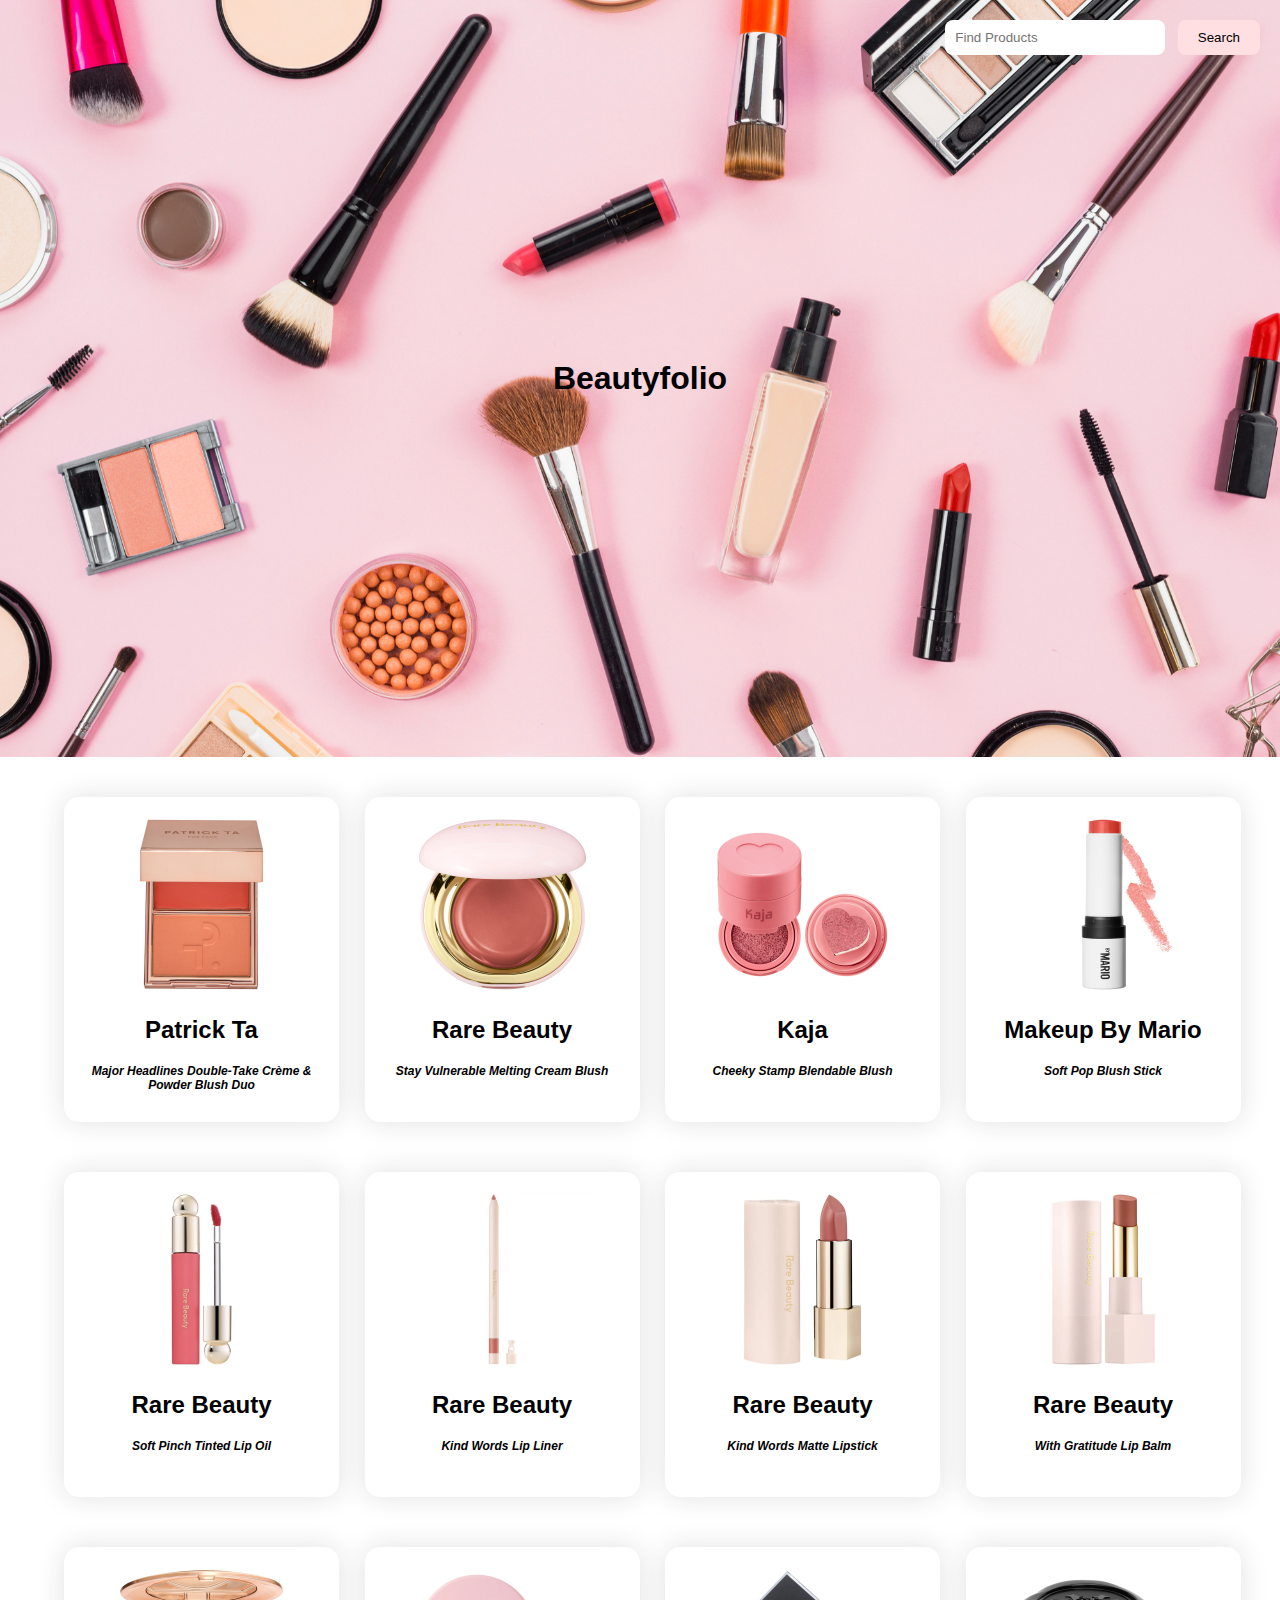
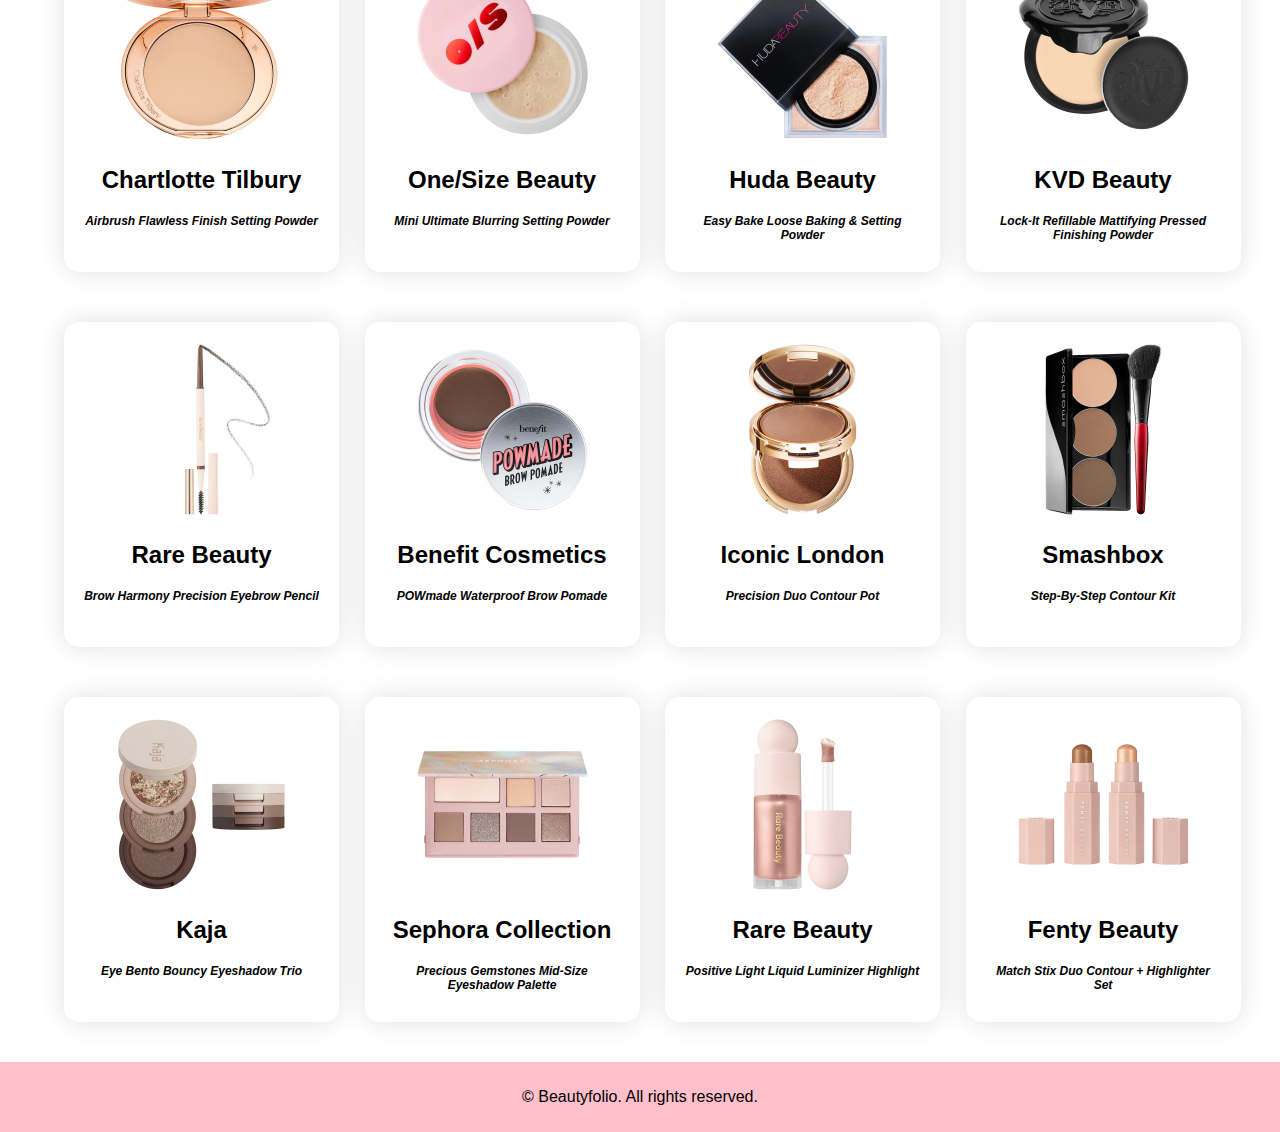
==== index.html @ c7a0145d "ud" ====
<!DOCTYPE html>
<html lang="en">
<head>
    <link rel="stylesheet" href="beauty.css">
    <meta charset="UTF-8">
    <meta name="viewport" content="width=device-width, initial-scale=1.0">
    <title>Make-up Catalog</title>
    <style>
        body {
            font-family: Montserrat, sans-serif;
            margin: 0;
            padding: 0;
        }
        #modalProductDescription {
            margin: 16px;
            font-size: 16px;
            line-height: 1.5;

        }
        @media (max-width: 768px) {
            .searchbar {
                width: 100%;
                margin: 16px 0;
            }
            .nav .searchbar input {
                width: 80%;
            }
        }
    </style>
</head>
<body>
    <div class="container">
        <div class="header">
            <h1>Beautyfolio</h1>
        </div>

        <div class="nav">
            <div class="searchbar">
            <input type="text" placeholder="Find Products">
            <button type="submit">Search</button>
            </div>
        </div>

        <div class="products">
            <div class="product">
                <img src="static/blush1.webp" alt="blush">
                <h2>Patrick Ta</h2>
                <h3>Major Headlines Double-Take Crème & Powder Blush Duo</h3>
            </div>

            <div class="product">
                <img src="static/blush2.webp" alt="blush">
                <h2>Rare Beauty</h2>
                <h3>Stay Vulnerable Melting Cream Blush</h3>
            </div>

            <div class="product">
                <img src="static/blush3.webp" alt="blush">
                <h2>Kaja</h2>
                <h3>Cheeky Stamp Blendable Blush</h3>
            </div>

            <div class="product">
                <img src="static/blush4.webp" alt="blush">
                <h2>Makeup By Mario</h2>
                <h3>Soft Pop Blush Stick</h3>
            </div>

            <div class="product">
                <img src="static/lip1.webp" alt="lips">
                <h2>Rare Beauty</h2>
                <h3>Soft Pinch Tinted Lip Oil</h3>
            </div>

            <div class="product">
                <img src="static/lip2.webp" alt="lips">
                <h2>Rare Beauty</h2>
                <h3>Kind Words Lip Liner</h3>
            </div>

            <div class="product">
                <img src="static/lip3.webp" alt="lips">
                <h2 class="wew">Rare Beauty</h2>
                <h3>Kind Words Matte Lipstick</h3>
            </div>

            <div class="product">
                <img src="static/lip4.webp" alt="lips">
                <h2>Rare Beauty</h2>
                <h3>With Gratitude Lip Balm</h3>
            </div>

            <div class="product">
                <img src="static/powder1.webp" alt="powder">
                <h2>Chartlotte Tilbury</h2>
                <h3>Airbrush Flawless Finish Setting Powder</h3>
            </div>

            <div class="product">
                <img src="static/powder2.webp" alt="powder">
                <h2>One/Size Beauty</h2>
                <h3>Mini Ultimate Blurring Setting Powder</h3>
            </div>

            <div class="product">
                <img src="static/powder3.webp" alt="powder">
                <h2>Huda Beauty</h2>
                <h3>Easy Bake Loose Baking & Setting Powder</h3>
            </div>

            <div class="product">
                <img src="static/powder4.webp" alt="powder">
                <h2>KVD Beauty</h2>
                <h3>Lock-It Refillable Mattifying Pressed Finishing Powder</h3>
            </div>

            <div class="product">
                <img src="static/brow1.webp" alt="brows">
                <h2>Rare Beauty</h2>
                <h3>Brow Harmony Precision Eyebrow Pencil</h3>
            </div>

            <div class="product">
                <img src="static/brow2.webp" alt="brows">
                <h2>Benefit Cosmetics</h2>
                <h3>POWmade Waterproof Brow Pomade</h3>
            </div>

            <div class="product">
                <img src="static/contour1.webp" alt="contour">
                <h2>Iconic London</h2>
                <h3>Precision Duo Contour Pot</h3>
            </div>

            <div class="product">
                <img src="static/contour2.webp" alt="contour">
                <h2>Smashbox</h2>
                <h3>Step-By-Step Contour Kit</h3>
            </div>
            
            <div class="product">
                <img src="static/eyeshadow1.webp" alt="eyeshadow">
                <h2>Kaja</h2>
                <h3>Eye Bento Bouncy Eyeshadow Trio</h3>
            </div>

            <div class="product">
                <img src="static/eyeshadow2.webp" alt="eyeshadow">
                <h2>Sephora Collection</h2>
                <h3>Precious Gemstones Mid-Size Eyeshadow Palette</h3>
            </div>

            <div class="product">
                <img src="static/highlighter1.webp" alt="highlight">
                <h2>Rare Beauty</h2>
                <h3>Positive Light Liquid Luminizer Highlight</h3>
            </div>

            <div class="product">
                <img src="static/highlighter2.webp" alt="highlight">
                <h2>Fenty Beauty</h2>
                <h3>Match Stix Duo Contour + Highlighter Set</h3>
            </div>

        </div>

        <div class="footer">
            <p>&copy; Beautyfolio. All rights reserved.</p>
        </div>
    </div>

    <div id="myModal" class="modal">
        <div class="modal-content">
            <span class="close" onclick="closeModal()">&times;</span>
            <img id="modalImage" alt="Product Image">
            <div class="product-details">
                <h2 id="modalProductName">Product Name</h2>
                <h3 id="modalProductTitle">Product Title</h3>
                <p id="modalProductDescription">product descriptions</p>
            </div>
        </div>
    </div>
        <script>
            // Get the modal
            var modal = document.getElementById('myModal')
    
            // Get the image and insert it inside the modal
            var images = document.querySelectorAll('.product img')
            var prod = document.getElementsByClassName('product')
            var modalImage = document.getElementById('modalImage')
            var modalProductName = document.getElementById('modalProductName')
            var modalProductTitle = document.getElementById('modalProductTitle')
            var modalProductDescription = document.getElementById('modalProductDescription')
            
    
            function openModal(productName, productTitle, productDescription, productImageSrc) {
                modal.style.display = 'block';
                modalProductName.textContent = productName;
                modalProductTitle.textContent = productTitle;
                modalProductDescription.textContent = productDescription;
                modalImage.src = productImageSrc;
            }
    
            function loadProductDescription(productFileName) {
                var xhr = new XMLHttpRequest();
                xhr.onreadystatechange = function () {
                    if (xhr.readyState === XMLHttpRequest.DONE) {
                        if (xhr.status === 200) {
                            // Update modal product description
                            document.getElementById('modalProductDescription').innerHTML = xhr.responseText;
                        } else {
                            // Handle error
                            document.getElementById('modalProductDescription').innerHTML = 'Failed to load description. Status: ' + xhr.status;
                        }
                    }
                };
            
                // Use GitHub Pages URL without the 'tree' part
                xhr.open('GET', 'https://bunakchild.github.io/dcit26try/static/descriptions/' + productFileName + '.txt', true);
                xhr.send();
                console.log('Fetching description for: ' + productFileName);
            }
            

            // Close the modal when the close button is clicked
            function closeModal(){
                modal.style.display = 'none';
            }
    
            // Close the modal when clicking outside of it
            window.onclick = function (event) {
                if (event.target === modal) {
                    closeModal();
                }
            }
            // To get the image productname, producttitle, and productdescriptions
            document.querySelectorAll('.product img').forEach(function (image) {
                image.addEventListener('click', function (){
                    var productName = this.parentElement.querySelector('h2').textContent;
                    var productTitle = this.parentElement.querySelector('h3').textContent;
                    var productFileName = productTitle.replace(/ /g, '_'); 
                    var productImageSrc = this.src;
                    openModal(productName, productTitle, '', productImageSrc);
                    loadProductDescription(productFileName); 
                })
            });
    
            // Get the search input and submit button
            const searchInput = document.querySelector('.searchbar input')
            const searchSubmit = document.querySelector('.searchbar button')

            // Function to filter the products based on the search input
            function filterProducts(searchTerm) {
              const products = document.querySelectorAll('.products .product')
              products.forEach((product) => {
                const productName = product.querySelector('h2').textContent.toLowerCase();
                if (productName.includes(searchTerm)) {
                  product.style.display = 'block'
                } else {
                  product.style.display = 'none'
                }
              })
            };
        
            // Add an event listener to the search input
            searchInput.addEventListener('input', () => {
              const searchTerm = searchInput.value.toLowerCase()
              filterProducts(searchTerm);
            })
        
            // Add an event listener to the search submit button (optional)
            searchSubmit.addEventListener('click', (e) =>{
              e.preventDefault()
              const searchTerm = searchInput.value.toLowerCase()
              filterProducts(searchTerm)
            });
        </script>
    
</body>
</html>
---- beauty.css ----
.container {
  width: 100%;
  margin: auto;
  display: flex;
  flex-direction:column
}

.header {
  background-color: #ffc0cb;
  padding: 40vh 5vw;
  background-image: url(static/front.jpg);
  background-size: cover;
  background-position: center;
  background-repeat: no-repeat;
}

.header h1 {
margin: 0px;
text-align: center;
font-size: 2em;
}

.nav {
  position: absolute;
  top: 20px;
  right: 20px;
  z-index: 1000; /* Ensure it's above other content */
}

.nav input[type="text"] {
  width: 200px;
  padding: 10px;
  border: none;
  border-radius: 8px;
  background-color: #ffffff;
  margin-right: 8px; 
  transition: border-color 0.3s ease;
}

button {
  padding: 10px 20px;
  background-color: #ffdfe2;
  border: none;
  border-radius: 8px;
  cursor: pointer;
  transition: background-color 0.3s ease;
}

button:hover {
  background-color: #ff8599;
}

.seachbar {
  display: flex;
  position: relative;
}

.products {
  width: 90%;
  max-width: 1200px;
  margin: auto;
  display: grid;
  grid-template-columns: repeat(auto-fit, minmax(250px, 1fr));
  gap: 50px;
  padding: 40px;
}

.product {
width: 235px;
height: 285px;
background-color: #ffffff;
padding: 20px;
text-align: center;
line-height: -5px;
box-shadow: 0px 0px 28px -1px rgba(36, 36, 36, 0.144);
border-radius: 15px;
transition: transform 0.3s ease-in-out;
}

.product img {
  width: 175px;
  height: 175px;
  cursor: pointer;
  transition: transform 0.3s ease-in-out; 
}

.product h3 {
  font-size: 12px;
  font-style: italic;
}

.product:hover {
transform: scale(1.05);
box-shadow: 0px 0px 40px -1px rgb(255, 204, 204);
}

.footer {
  background-color: #ffc0cb;
  padding: 10px;
  text-align: center;
}

@media screen and (min-width: 10px) {

.modal {
  display: none;
  position: fixed;
  z-index: 1;
  left: 0;
  top: 0;
  right: 0;
  bottom: 0;
  width: 100%;
  height: 100%;
  overflow: auto;
  background-color: rgb(255, 220, 220);
  background-color: rgba(255, 220, 220, 0.9);
  padding-top: 40px;
}
  
.modal-content {
  display: flex;
  max-width: 1000px;
  margin: auto;
  position: relative;
  overflow-y: auto;
  overflow-x: auto;
  background-color: #ffffff;
  background-size: 100%;
  border-radius: 15px;
}

img#modalImage {
  width: 20%;
  height: 20%;
  object-fit: cover;
  border-radius: 10px;
  flex: 1;
  padding: 0px;
  display: flex;
  flex-direction: row;
  align-items: center;
  justify-content: center;
  flex-wrap: nowrap;
  align-content: center;
}
}

.product-details {
  flex: 1;
  display: flex;
  flex-direction: column;
  align-items: flex-start;
  justify-content: flex-start;
}

#modalProductName {
  width: 100%;
  display: flex;
  justify-content: center;
  font-size: 25px;
  font-weight: bold;

}

#modalProductTitle {
  width: 100%;
  display: flex;
  justify-content: center;
  font-size: 18px;
  font-weight: bold;
}

#modalProductDescription {
  line-height: 1.5;
  margin-bottom: 10px;
  margin-top: 10px;
  padding: 40px;
  display: flex;
  flex-direction: column;
  justify-content: center;
  align-items: center;
  max-height: 80vh;
  width: 80%;
  overflow-y: auto;
}

h2#modalProductName {
  color: #000000;
  text-align: center;
}

p#modalProductDescription {
  color: #000000;
  text-align: justify;
  font-size: 12px;
}

span.close {
  position: absolute;
  top: 20px;
  right: 20px;
  font-size: 30px;
  font-weight: bold;
  color: #ffbaba;
  cursor: pointer;
  z-index: 2;
}
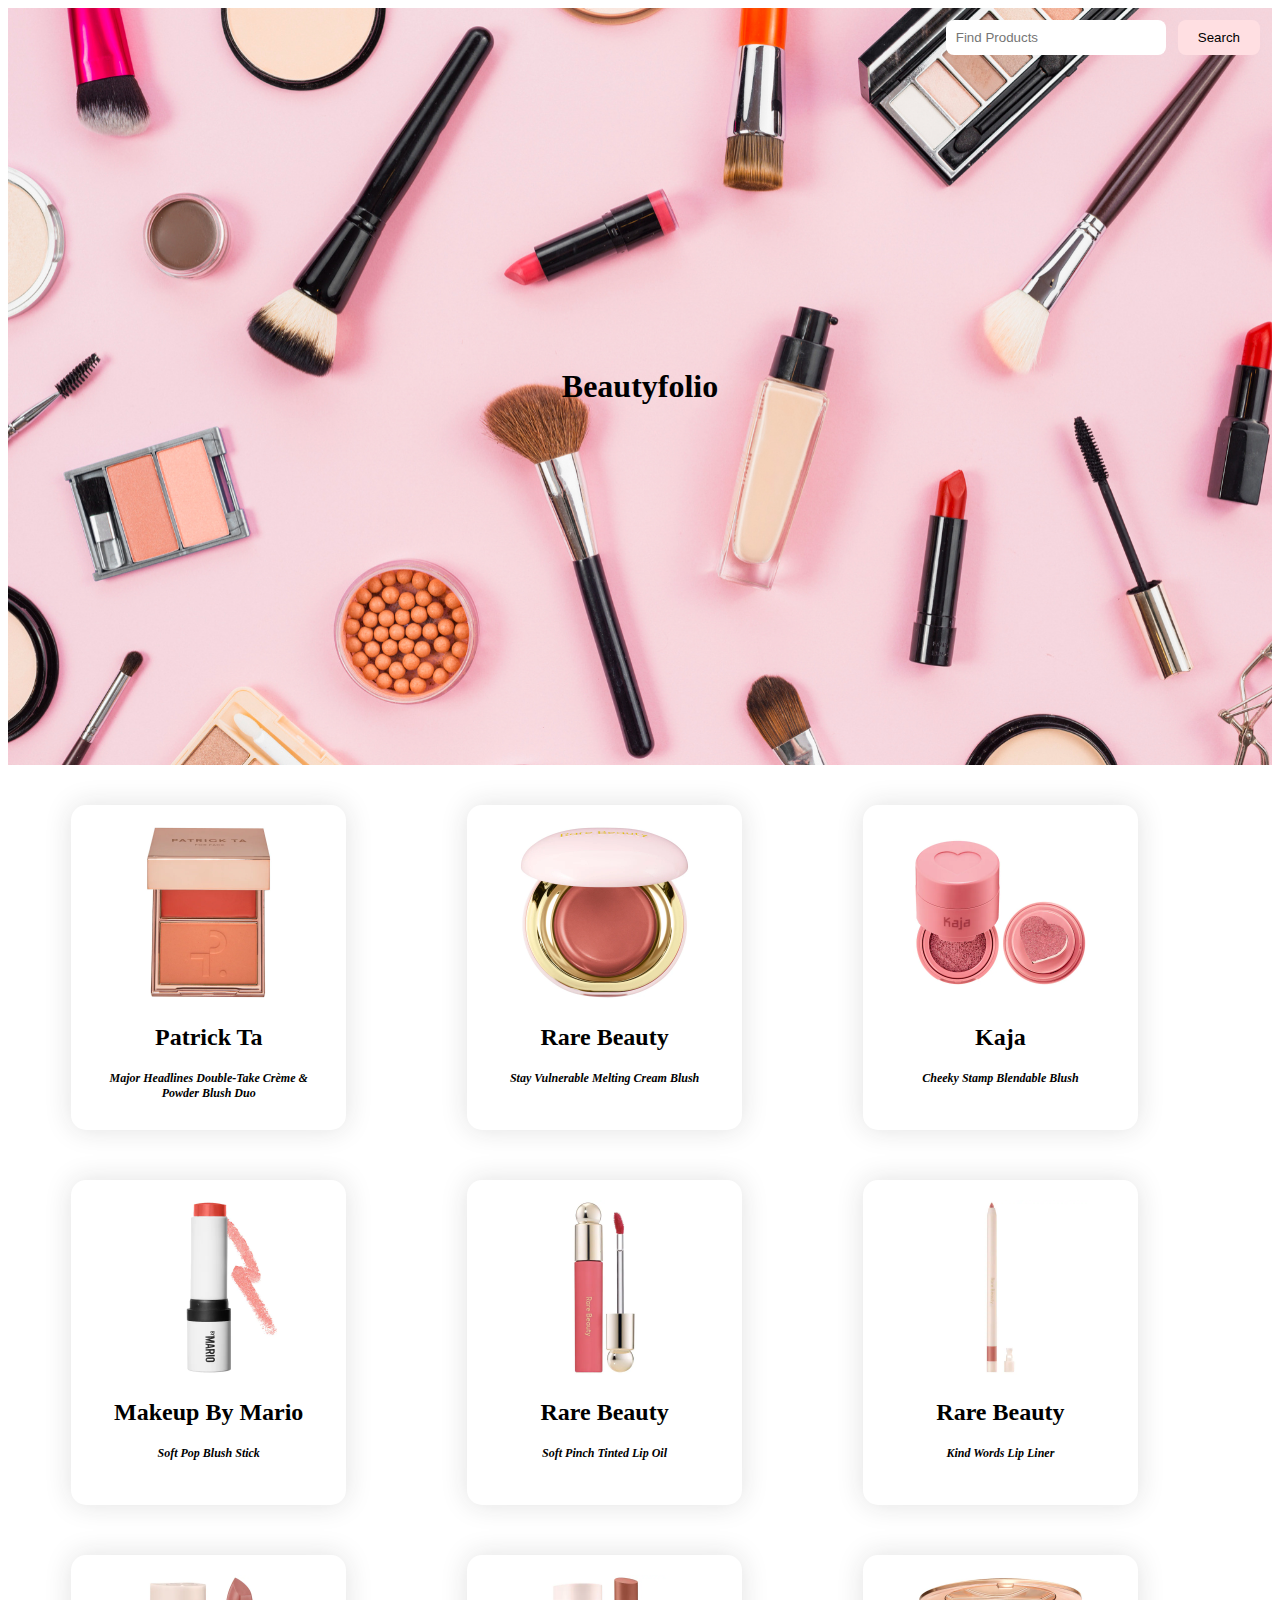
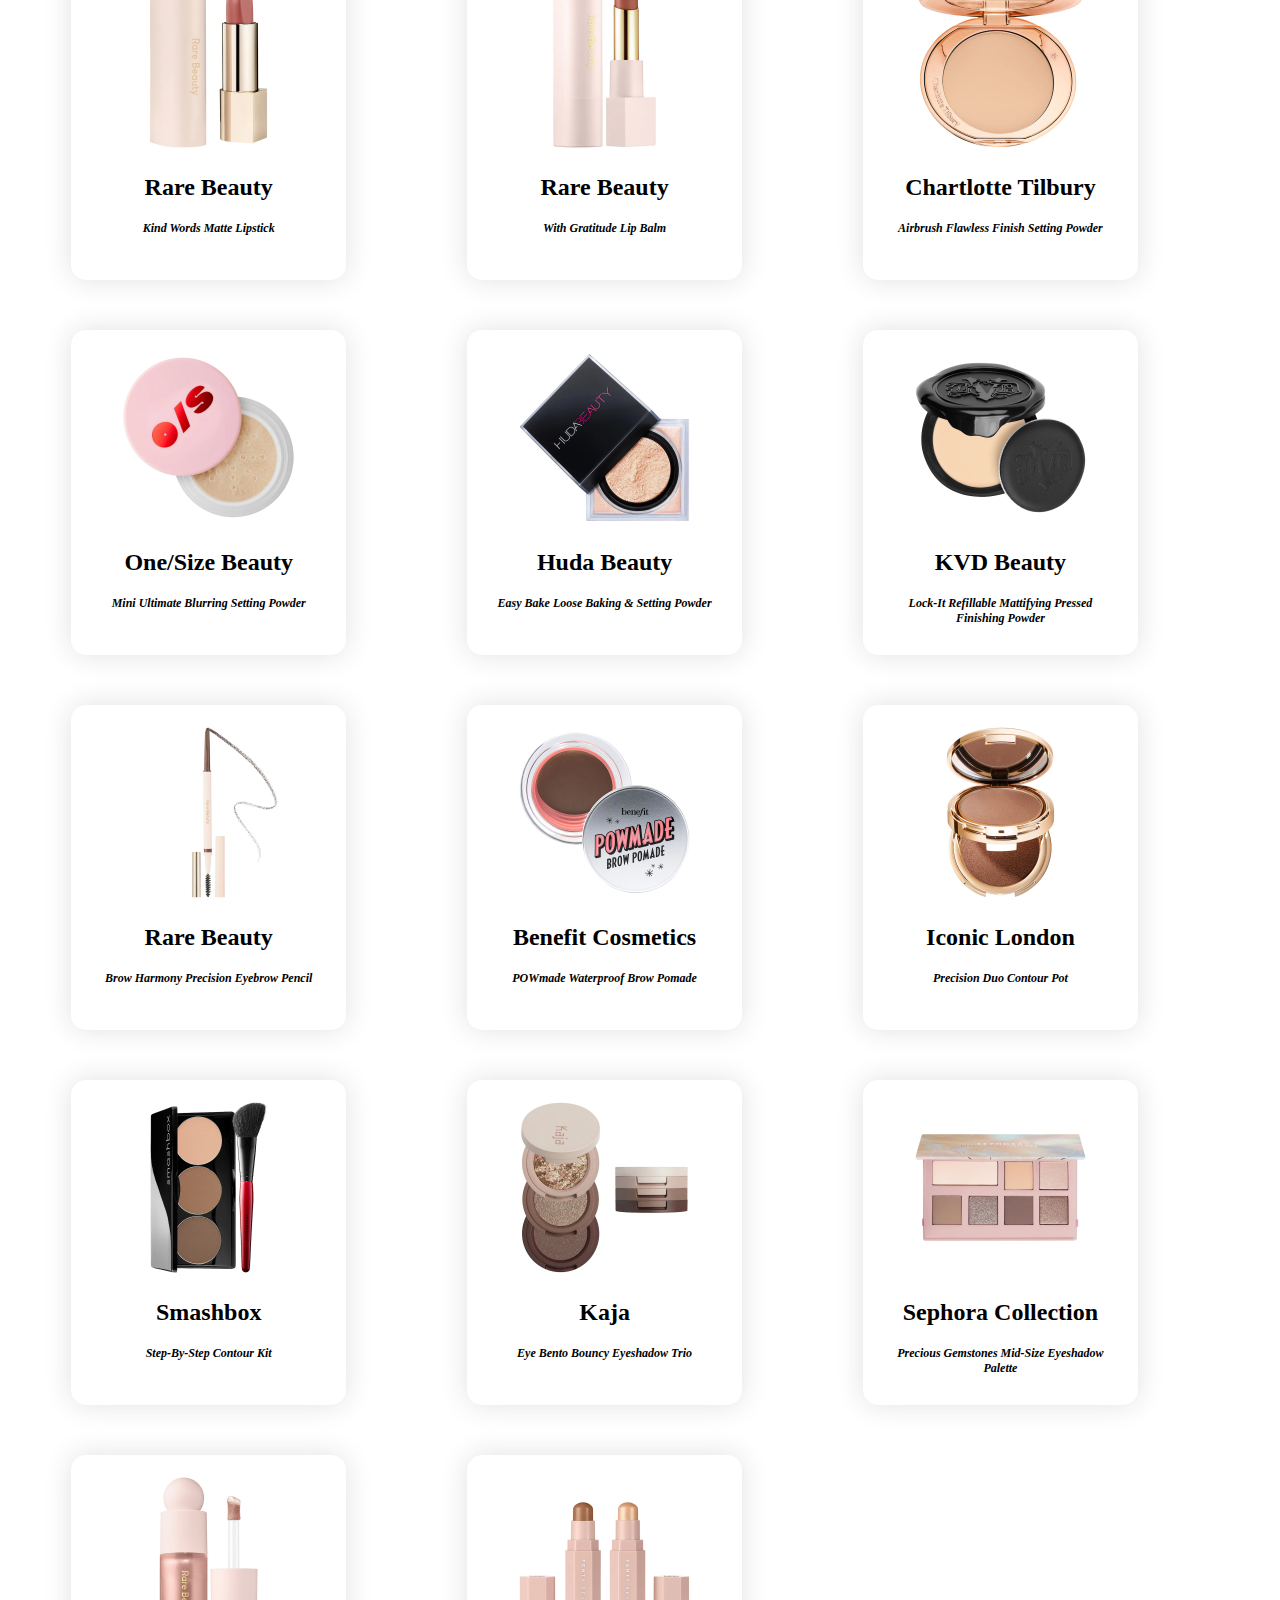
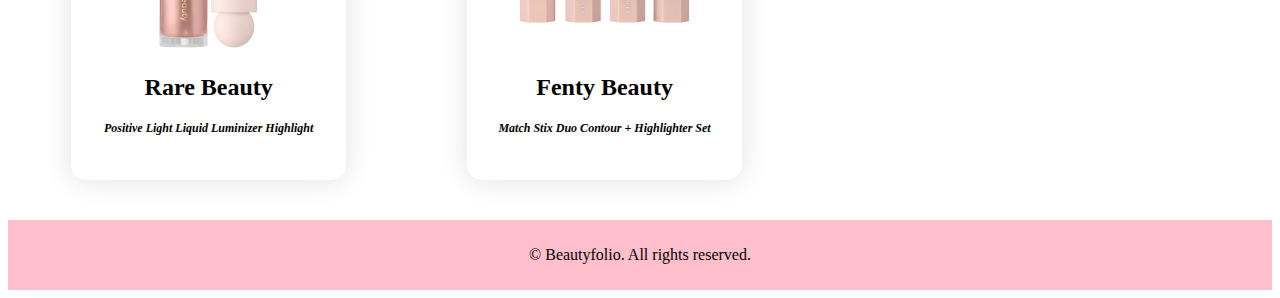
==== commit 26bc7358: "changes" ====
--- a/index.html
+++ b/index.html
@@ -5,28 +5,6 @@
     <meta charset="UTF-8">
     <meta name="viewport" content="width=device-width, initial-scale=1.0">
     <title>Make-up Catalog</title>
-    <style>
-        body {
-            font-family: Montserrat, sans-serif;
-            margin: 0;
-            padding: 0;
-        }
-        #modalProductDescription {
-            margin: 16px;
-            font-size: 16px;
-            line-height: 1.5;
-
-        }
-        @media (max-width: 768px) {
-            .searchbar {
-                width: 100%;
-                margin: 16px 0;
-            }
-            .nav .searchbar input {
-                width: 80%;
-            }
-        }
-    </style>
 </head>
 <body>
     <div class="container">
--- a/beauty.css
+++ b/beauty.css
@@ -1,8 +1,20 @@
+.body {
+  font-family: Montserrat, sans-serif;
+  margin: 0;
+  padding: 0;
+}
+
 .container {
   width: 100%;
   margin: auto;
   display: flex;
   flex-direction:column
+}
+
+@media screen and (max-aspect-ratio: 1/1) {
+  .container {
+    flex-direction: column; /* Switch to vertical layout */
+  }
 }
 
 .header {
@@ -100,7 +112,7 @@
   text-align: center;
 }
 
-@media screen and (min-width: 10px) {
+@media screen and (min-width: 100px) {
 
 .modal {
   display: none;
@@ -115,34 +127,32 @@
   overflow: auto;
   background-color: rgb(255, 220, 220);
   background-color: rgba(255, 220, 220, 0.9);
-  padding-top: 40px;
+  padding-top: 30px;
 }
   
 .modal-content {
-  display: flex;
-  max-width: 1000px;
+  display: block;
+  max-width: 400px;
+  max-height: 1000px;
   margin: auto;
-  position: relative;
-  overflow-y: auto;
-  overflow-x: auto;
+  position: static;
   background-color: #ffffff;
-  background-size: 100%;
+  background-size: 90%;
   border-radius: 15px;
+  padding-bottom: 20px;
+  align-items: center;
+  justify-content: stretch;
 }
 
 img#modalImage {
-  width: 20%;
-  height: 20%;
-  object-fit: cover;
+  width: 50%;
+  height: 60%;
+  object-fit: contain;
   border-radius: 10px;
   flex: 1;
-  padding: 0px;
-  display: flex;
-  flex-direction: row;
-  align-items: center;
-  justify-content: center;
-  flex-wrap: nowrap;
-  align-content: center;
+  padding: 5%;
+  position:static;
+  align-self: center;
 }
 }
 
@@ -150,13 +160,16 @@
   flex: 1;
   display: flex;
   flex-direction: column;
-  align-items: flex-start;
-  justify-content: flex-start;
+  align-items: center;
+  justify-content: center;
+  padding: 20px;
+  text-align: center;
+
 }
 
 #modalProductName {
-  width: 100%;
-  display: flex;
+  width: 90%;
+  display: block;
   justify-content: center;
   font-size: 25px;
   font-weight: bold;
@@ -164,8 +177,8 @@
 }
 
 #modalProductTitle {
-  width: 100%;
-  display: flex;
+  width: 80%;
+  display: block;
   justify-content: center;
   font-size: 18px;
   font-weight: bold;
@@ -173,16 +186,13 @@
 
 #modalProductDescription {
   line-height: 1.5;
-  margin-bottom: 10px;
-  margin-top: 10px;
-  padding: 40px;
-  display: flex;
-  flex-direction: column;
+  padding: 20px;
+  display: block;
   justify-content: center;
   align-items: center;
-  max-height: 80vh;
+  max-height: 80px;
   width: 80%;
-  overflow-y: auto;
+  overflow-y: scroll;
 }
 
 h2#modalProductName {
@@ -193,7 +203,7 @@
 p#modalProductDescription {
   color: #000000;
   text-align: justify;
-  font-size: 12px;
+  font-size: 13px;
 }
 
 span.close {
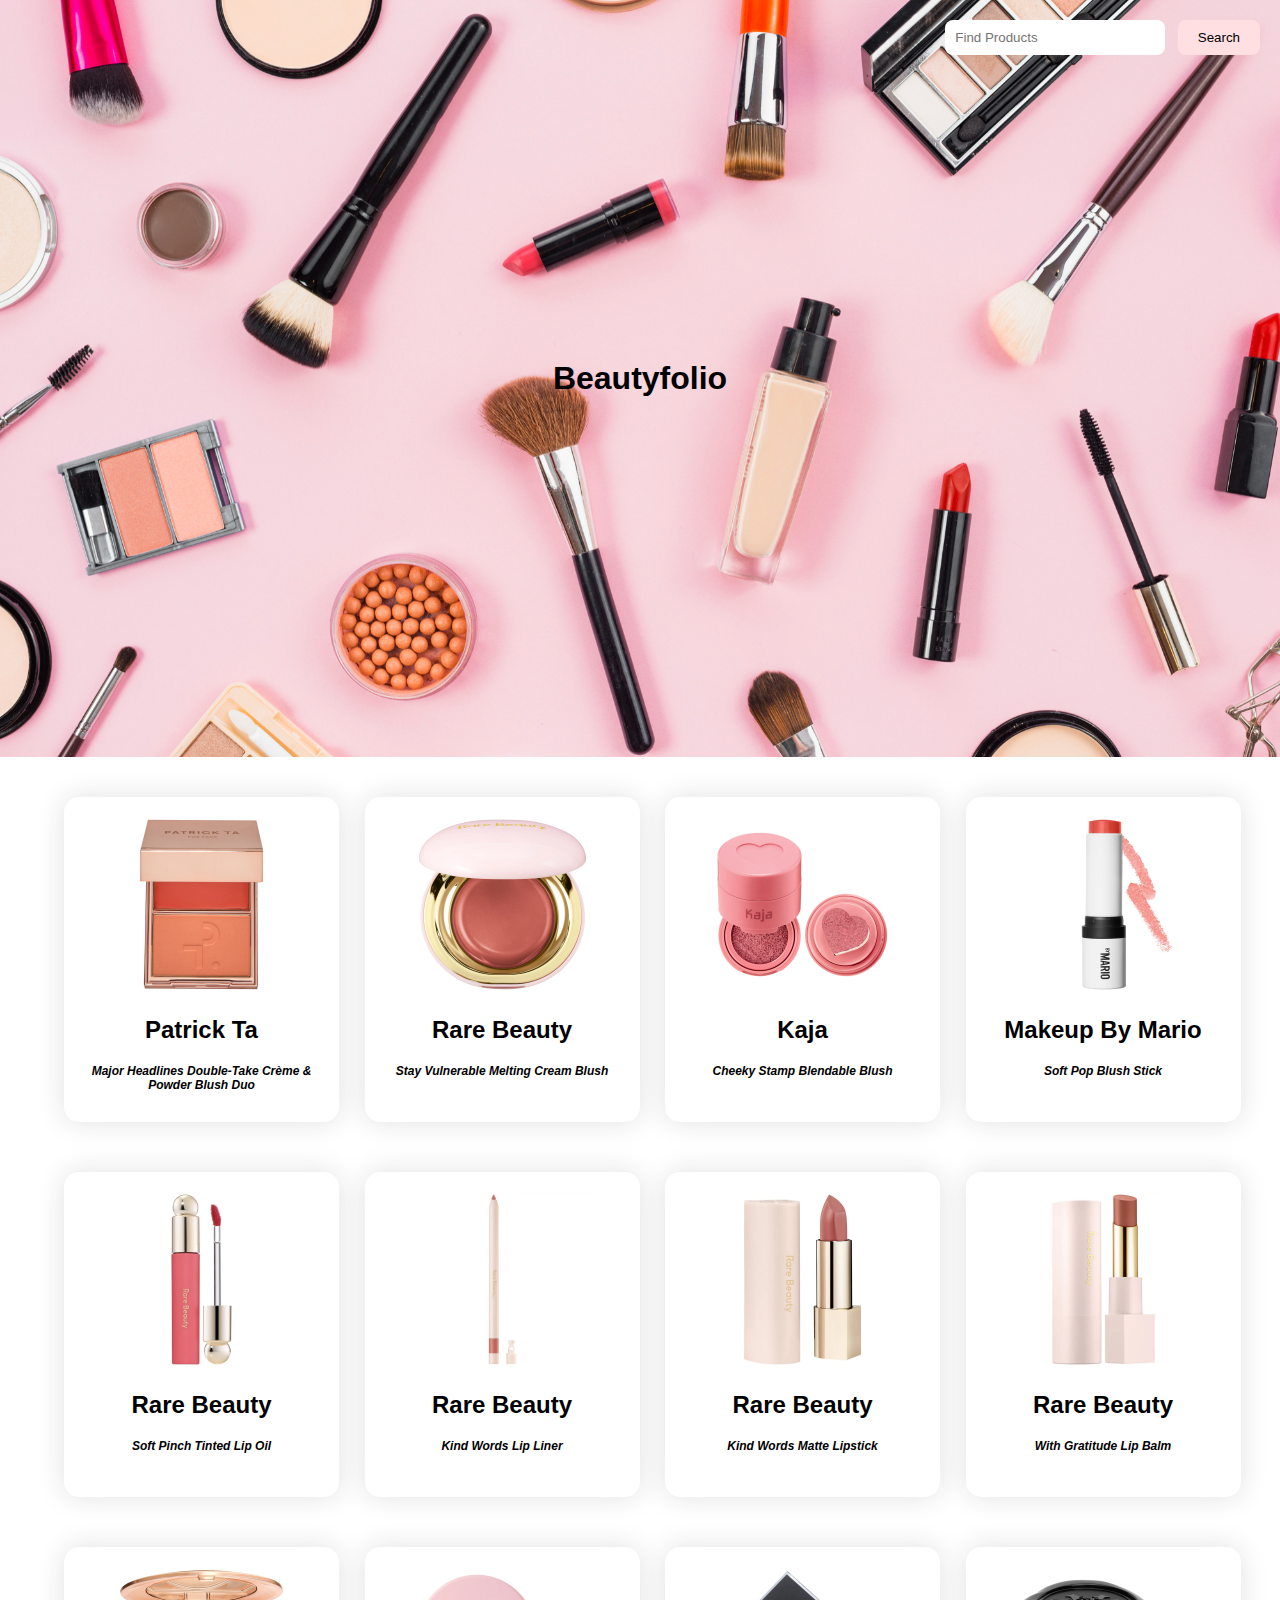
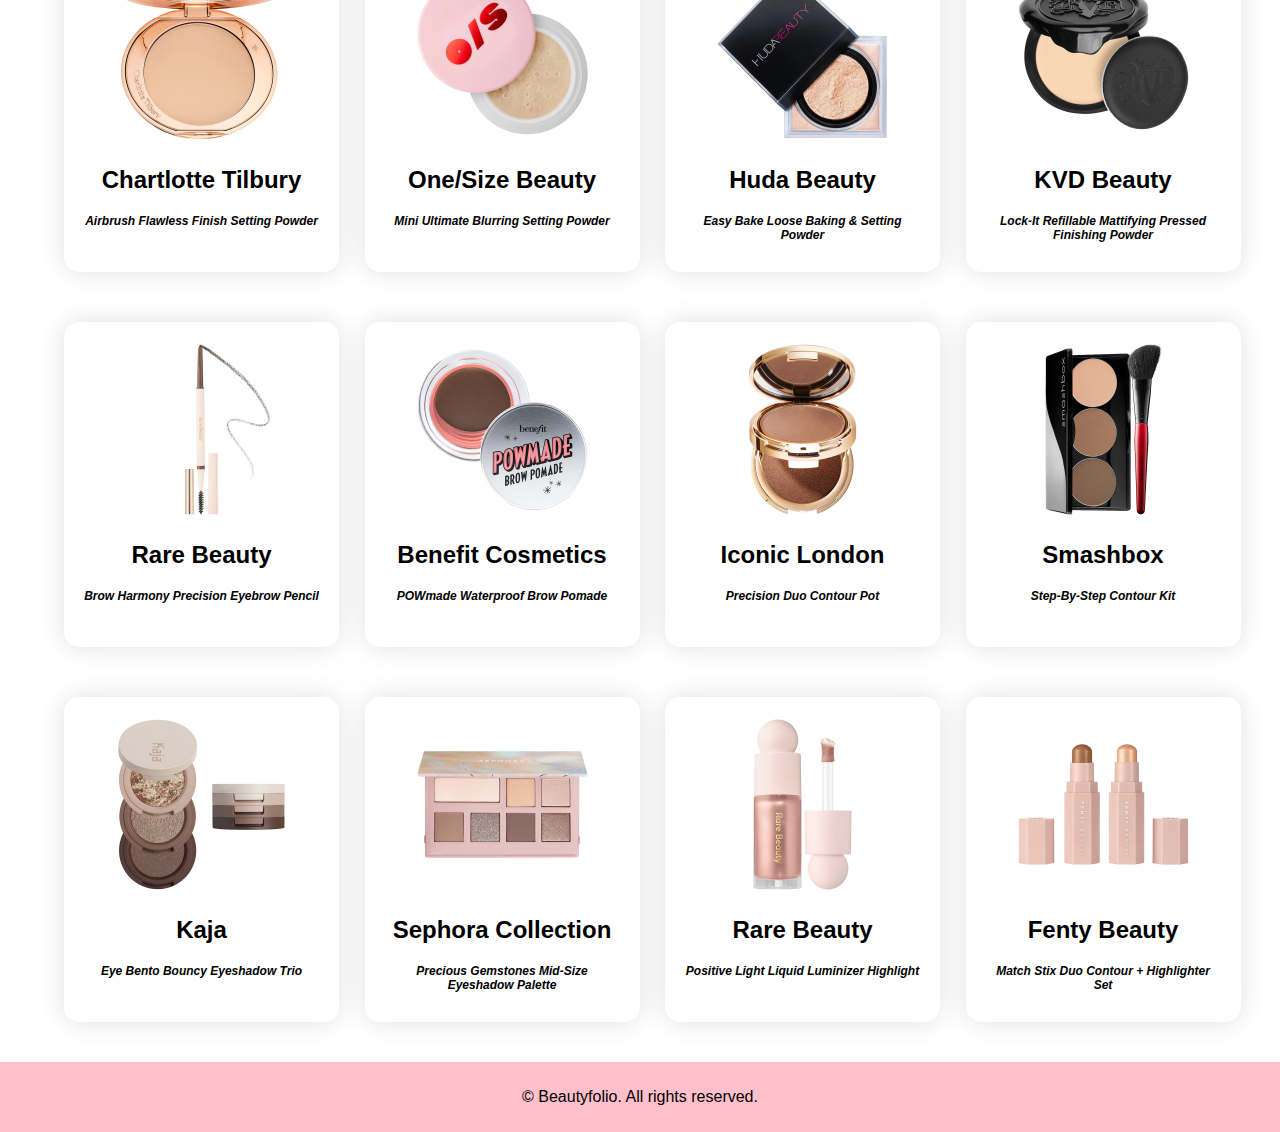
==== commit 8cefc592: "font" ====
--- a/index.html
+++ b/index.html
@@ -5,6 +5,13 @@
     <meta charset="UTF-8">
     <meta name="viewport" content="width=device-width, initial-scale=1.0">
     <title>Make-up Catalog</title>
+    <style>
+        body {
+            font-family: Montserrat, sans-serif;
+            margin: 0;
+            padding: 0;
+        }
+    </style>
 </head>
 <body>
     <div class="container">
--- a/beauty.css
+++ b/beauty.css
@@ -1,8 +1,3 @@
-.body {
-  font-family: Montserrat, sans-serif;
-  margin: 0;
-  padding: 0;
-}
 
 .container {
   width: 100%;
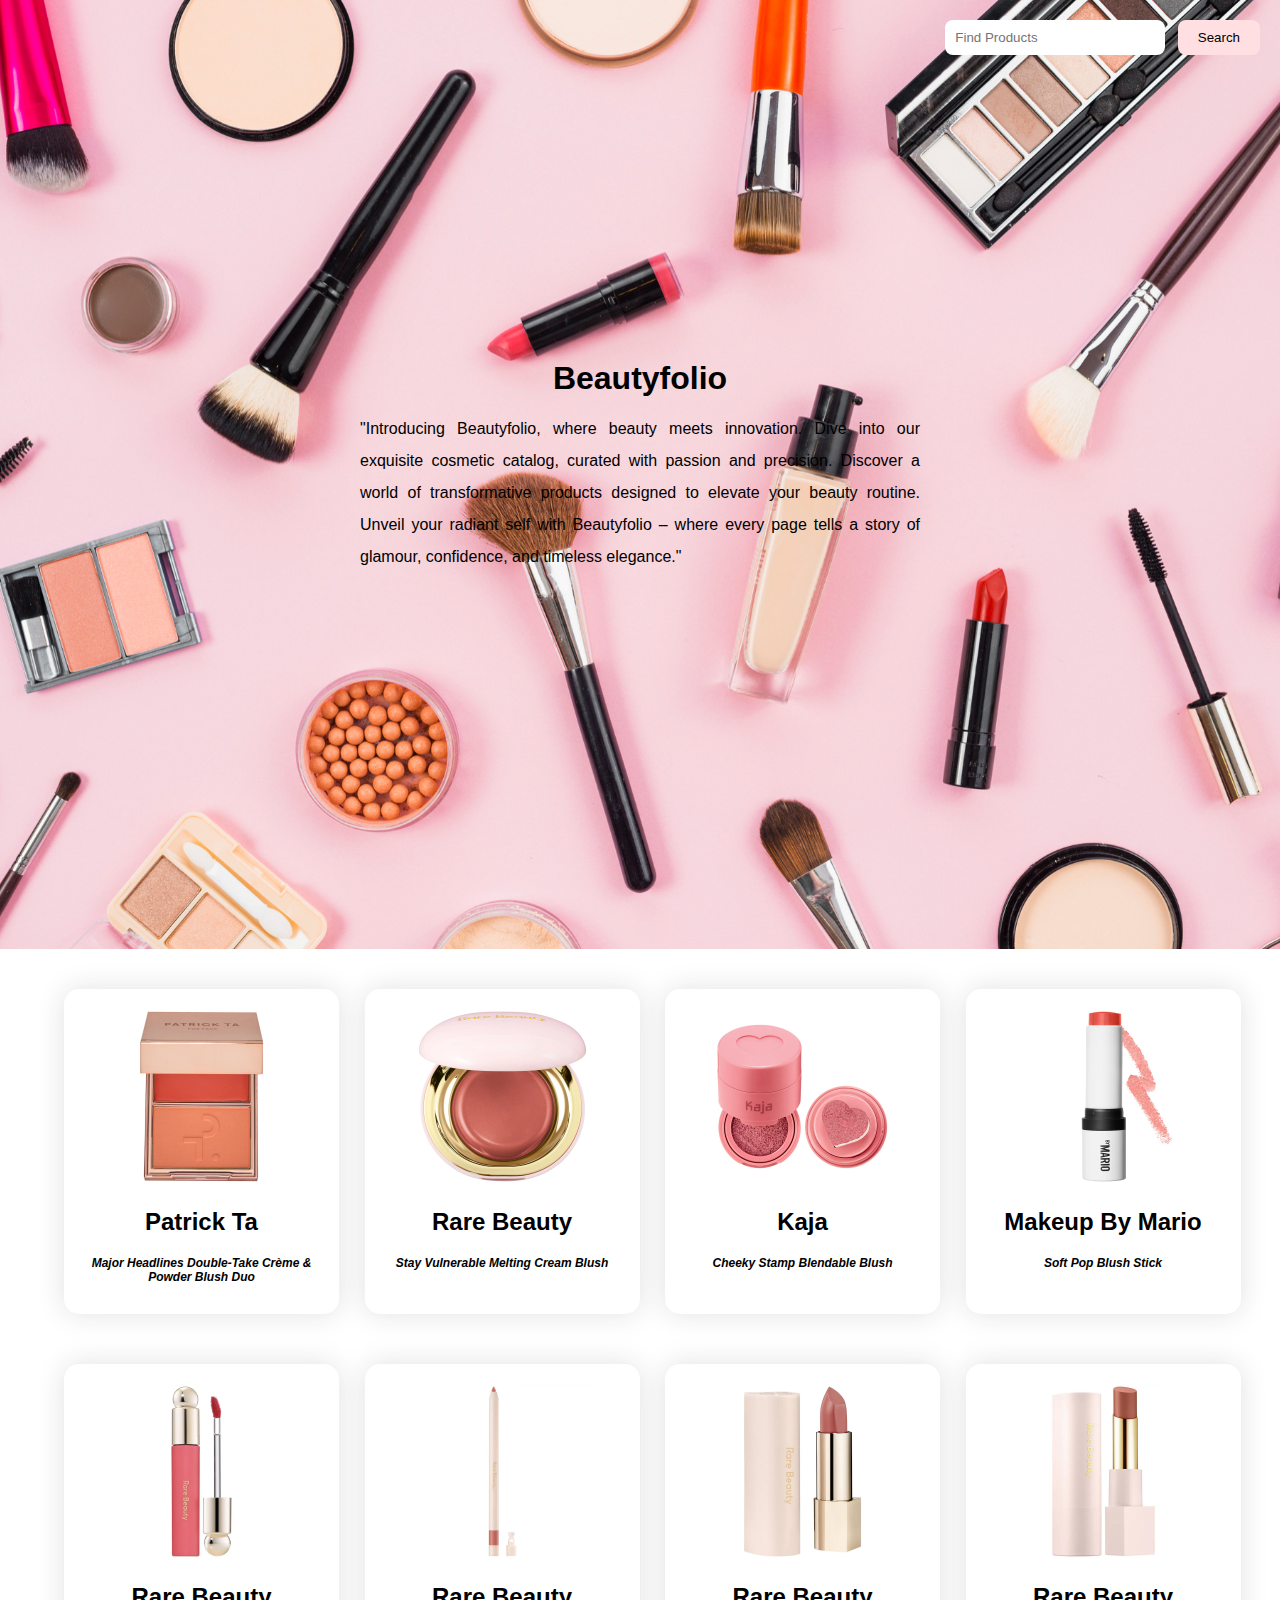
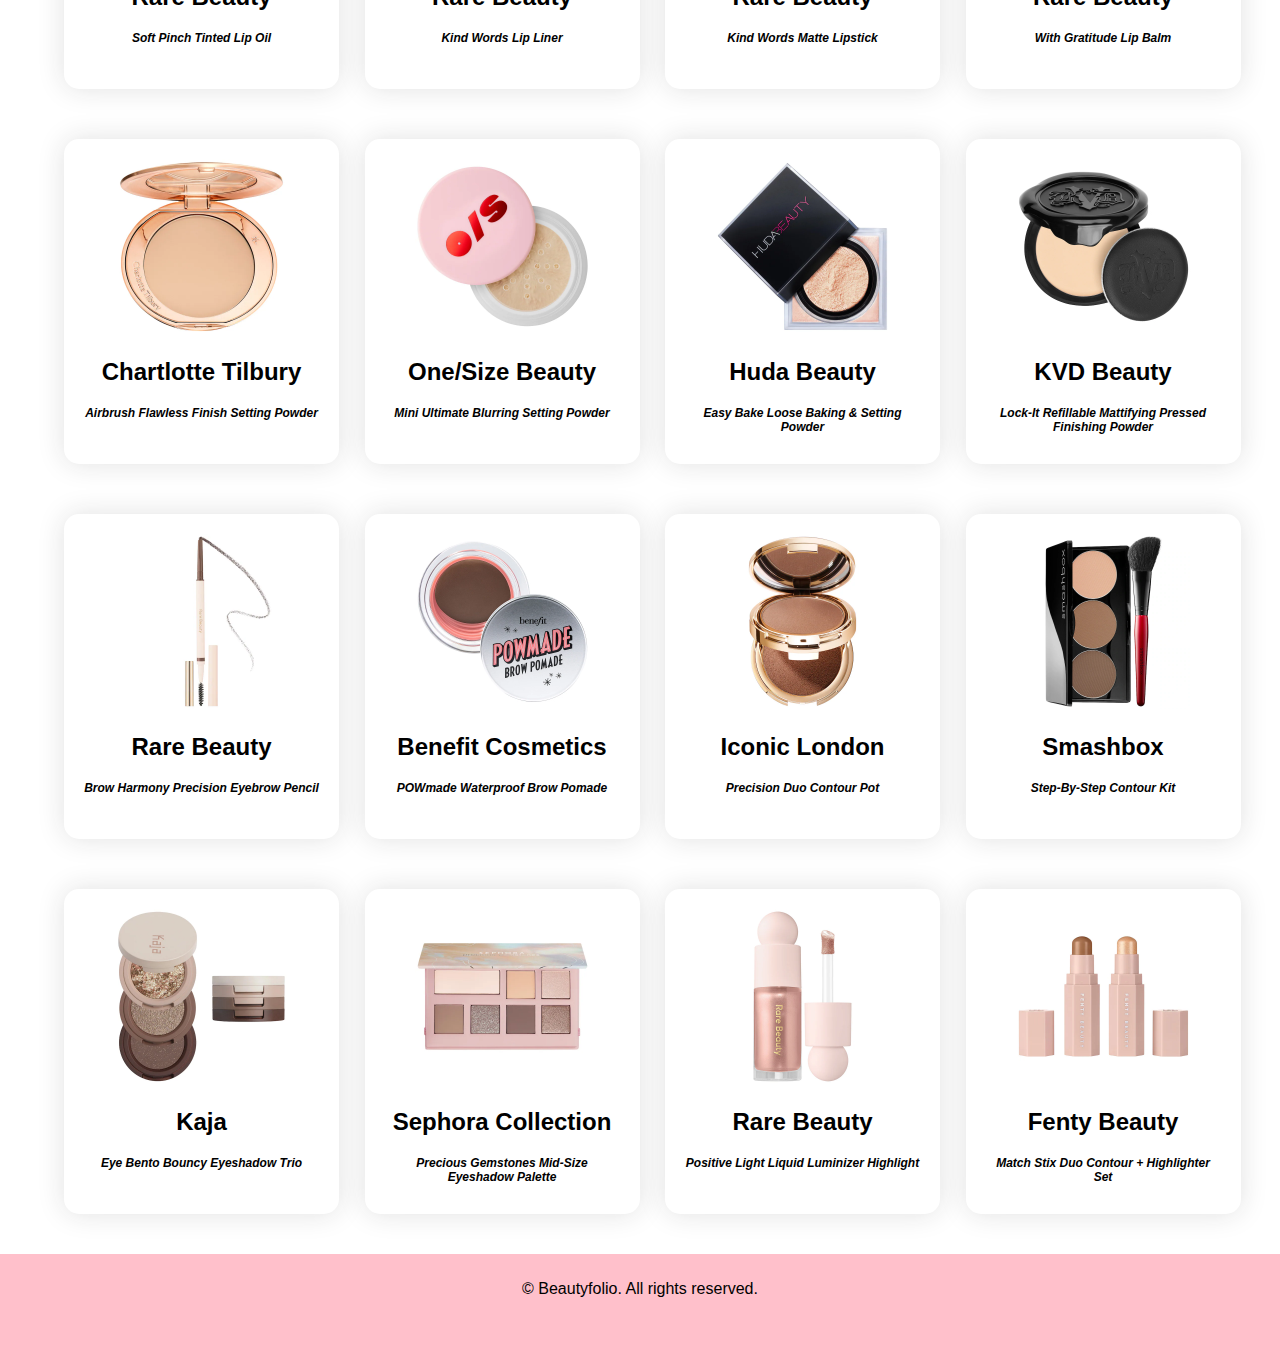
==== commit 548c6106: "animation" ====
--- a/index.html
+++ b/index.html
@@ -17,6 +17,13 @@
     <div class="container">
         <div class="header">
             <h1>Beautyfolio</h1>
+            <p>
+                "Introducing Beautyfolio, where beauty meets innovation. 
+                Dive into our exquisite cosmetic catalog, curated with passion and precision. 
+                Discover a world of transformative products designed to elevate your beauty routine. 
+                Unveil your radiant self with Beautyfolio – where every page tells a story of glamour, 
+                confidence, and timeless elegance."
+            </p>
         </div>
 
         <div class="nav">
@@ -150,7 +157,8 @@
         </div>
 
         <div class="footer">
-            <p>&copy; Beautyfolio. All rights reserved.</p>
+            <p>&copy; Beautyfolio. All rights reserved.</p><br>
+            <p></p>
         </div>
     </div>
 
@@ -201,7 +209,7 @@
                 };
             
                 // Use GitHub Pages URL without the 'tree' part
-                xhr.open('GET', 'https://bunakchild.github.io/dcit26try/static/descriptions/' + productFileName + '.txt', true);
+                xhr.open('GET', 'https://bryanvillote.github.io/Beautyfolio-mejo-final--/descriptions/' + productFileName + '.txt', true);
                 xhr.send();
                 console.log('Fetching description for: ' + productFileName);
             }
--- a/beauty.css
+++ b/beauty.css
@@ -8,23 +8,31 @@
 
 @media screen and (max-aspect-ratio: 1/1) {
   .container {
-    flex-direction: column; /* Switch to vertical layout */
+    flex-direction: column;
   }
 }
 
 .header {
   background-color: #ffc0cb;
-  padding: 40vh 5vw;
+  padding: 40vh;
   background-image: url(static/front.jpg);
   background-size: cover;
   background-position: center;
   background-repeat: no-repeat;
 }
 
+
 .header h1 {
 margin: 0px;
 text-align: center;
 font-size: 2em;
+z-index: 1000;
+}
+
+.header p {
+  text-align: justify;
+  line-height: 2;
+  z-index: 1000;
 }
 
 .nav {
@@ -123,6 +131,8 @@
   background-color: rgb(255, 220, 220);
   background-color: rgba(255, 220, 220, 0.9);
   padding-top: 30px;
+  transition: all 0.5s ease-in;
+  animation: fadeIn 0.5s;
 }
   
 .modal-content {
@@ -134,14 +144,20 @@
   background-color: #ffffff;
   background-size: 90%;
   border-radius: 15px;
-  padding-bottom: 20px;
+  padding-bottom: 5px;
   align-items: center;
   justify-content: stretch;
 }
 
+@keyframes fadeIn {
+  0% { opacity: 0; }
+  100% { opacity: 1; }
+}
+
 img#modalImage {
   width: 50%;
-  height: 60%;
+  height: auto;
+  margin-left: 75px;
   object-fit: contain;
   border-radius: 10px;
   flex: 1;
@@ -185,9 +201,9 @@
   display: block;
   justify-content: center;
   align-items: center;
-  max-height: 80px;
+  max-height: 130px;
   width: 80%;
-  overflow-y: scroll;
+  overflow-y:scroll;
 }
 
 h2#modalProductName {
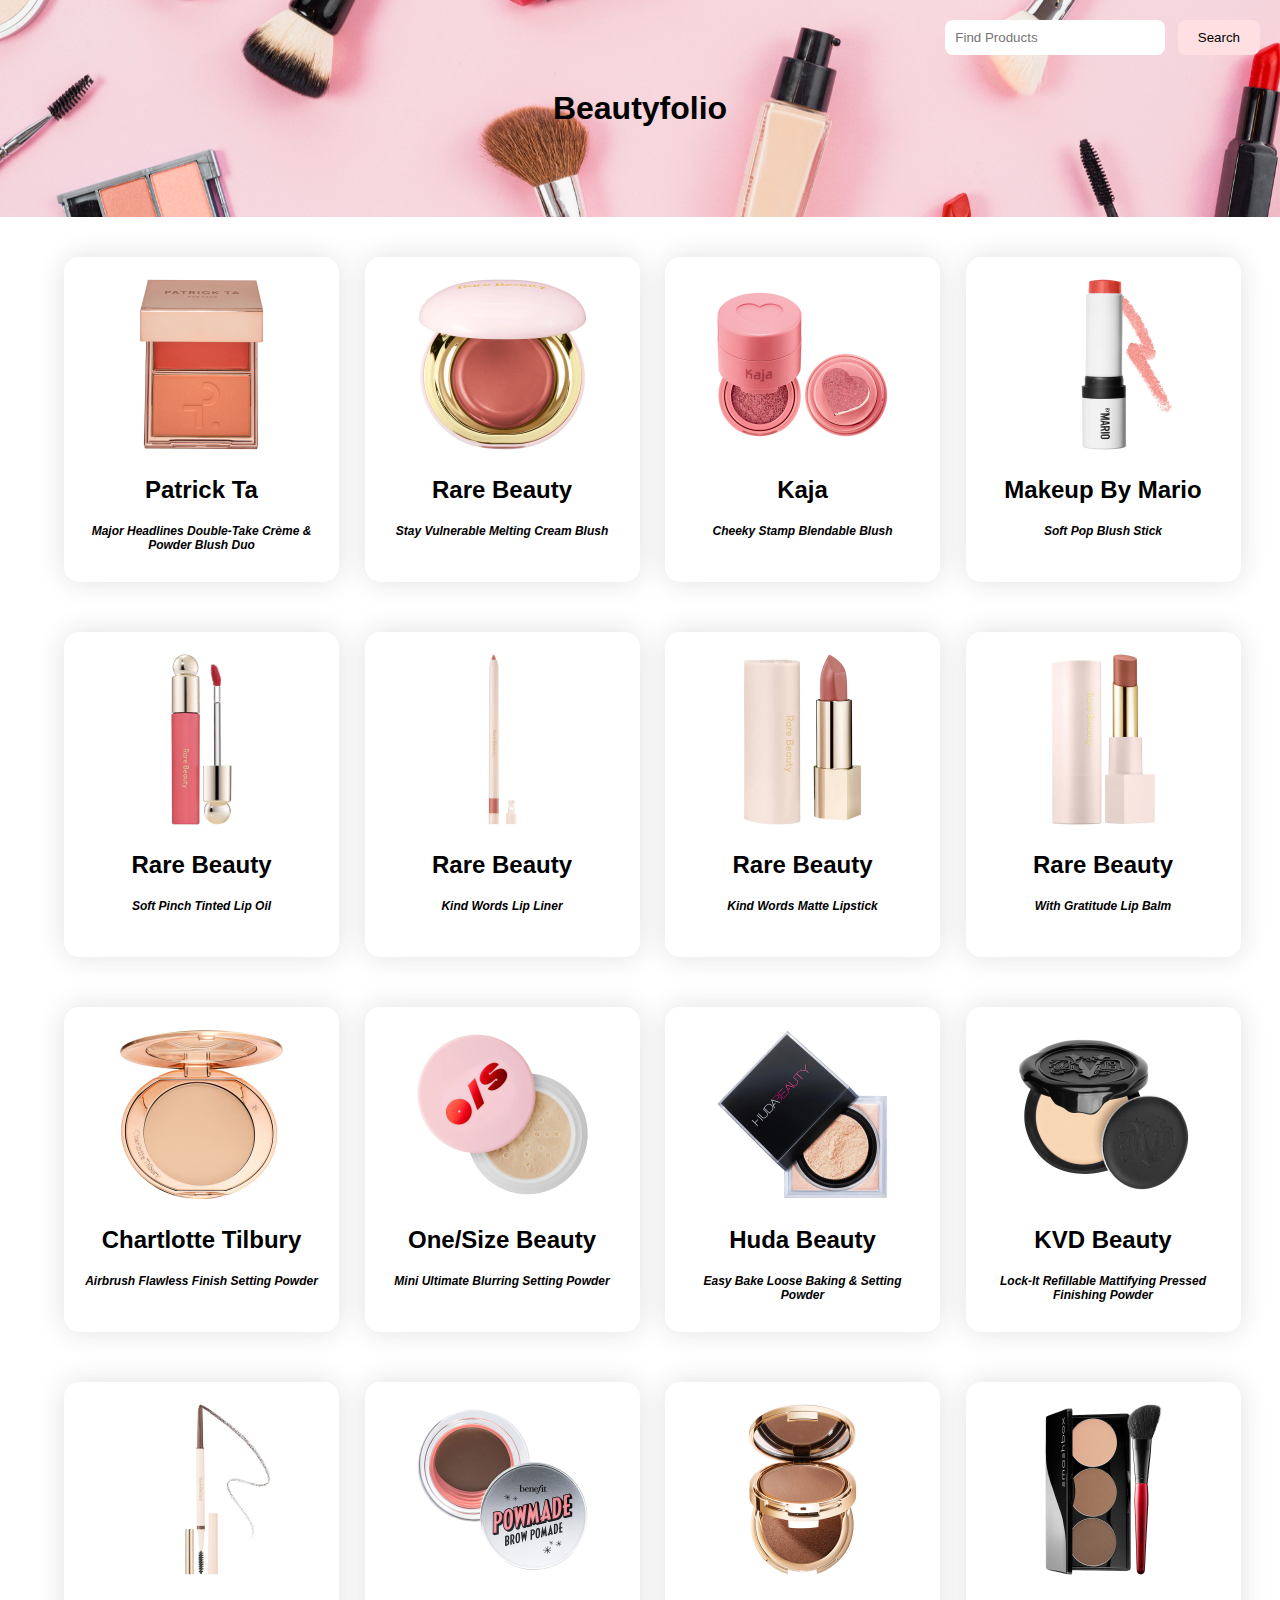
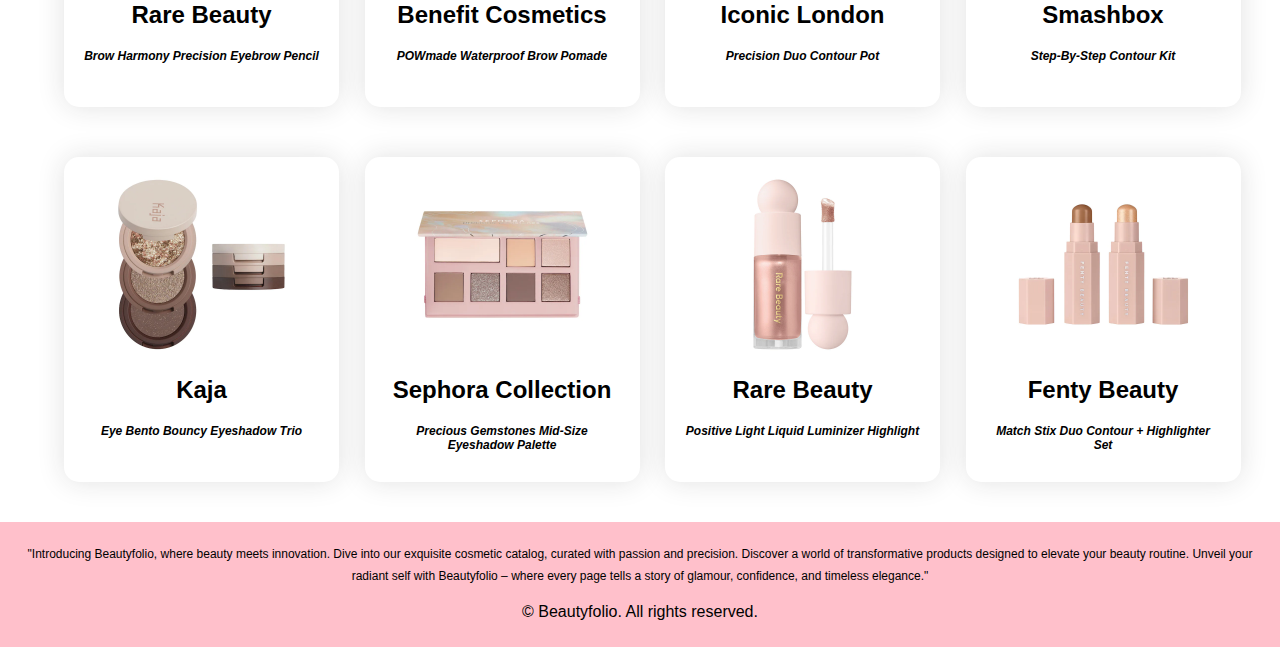
==== commit 63bcfb95: "finalization" ====
--- a/index.html
+++ b/index.html
@@ -6,24 +6,18 @@
     <meta name="viewport" content="width=device-width, initial-scale=1.0">
     <title>Make-up Catalog</title>
     <style>
-        body {
+            body {
             font-family: Montserrat, sans-serif;
             margin: 0;
             padding: 0;
-        }
+            }
     </style>
 </head>
 <body>
     <div class="container">
         <div class="header">
             <h1>Beautyfolio</h1>
-            <p>
-                "Introducing Beautyfolio, where beauty meets innovation. 
-                Dive into our exquisite cosmetic catalog, curated with passion and precision. 
-                Discover a world of transformative products designed to elevate your beauty routine. 
-                Unveil your radiant self with Beautyfolio – where every page tells a story of glamour, 
-                confidence, and timeless elegance."
-            </p>
+        </div>    
         </div>
 
         <div class="nav">
@@ -157,8 +151,16 @@
         </div>
 
         <div class="footer">
-            <p>&copy; Beautyfolio. All rights reserved.</p><br>
-            <p></p>
+            <div class="about">
+                <p>
+                    "Introducing Beautyfolio, where beauty meets innovation. 
+                    Dive into our exquisite cosmetic catalog, curated with passion and precision. 
+                    Discover a world of transformative products designed to elevate your beauty routine. 
+                    Unveil your radiant self with Beautyfolio – where every page tells a story of glamour, 
+                    confidence, and timeless elegance."
+                </p>
+            </div>
+            <p>&copy; Beautyfolio. All rights reserved.</p>
         </div>
     </div>
 
@@ -209,7 +211,7 @@
                 };
             
                 // Use GitHub Pages URL without the 'tree' part
-                xhr.open('GET', 'https://bryanvillote.github.io/Beautyfolio-mejo-final--/descriptions/' + productFileName + '.txt', true);
+                xhr.open('GET', 'https://bryanvillote.github.io/Beautyfolio-final-dcit26/descriptions/' + productFileName + '.txt', true);
                 xhr.send();
                 console.log('Fetching description for: ' + productFileName);
             }
--- a/beauty.css
+++ b/beauty.css
@@ -3,7 +3,7 @@
   width: 100%;
   margin: auto;
   display: flex;
-  flex-direction:column
+  flex-direction:column;
 }
 
 @media screen and (max-aspect-ratio: 1/1) {
@@ -14,7 +14,7 @@
 
 .header {
   background-color: #ffc0cb;
-  padding: 40vh;
+  padding: 10vh;
   background-image: url(static/front.jpg);
   background-size: cover;
   background-position: center;
@@ -29,10 +29,14 @@
 z-index: 1000;
 }
 
-.header p {
-  text-align: justify;
-  line-height: 2;
-  z-index: 1000;
+.about{
+  display: inline;
+}
+
+.about p {
+  font-size: 12px;
+  line-height: 1.8;
+  text-align: none;
 }
 
 .nav {
